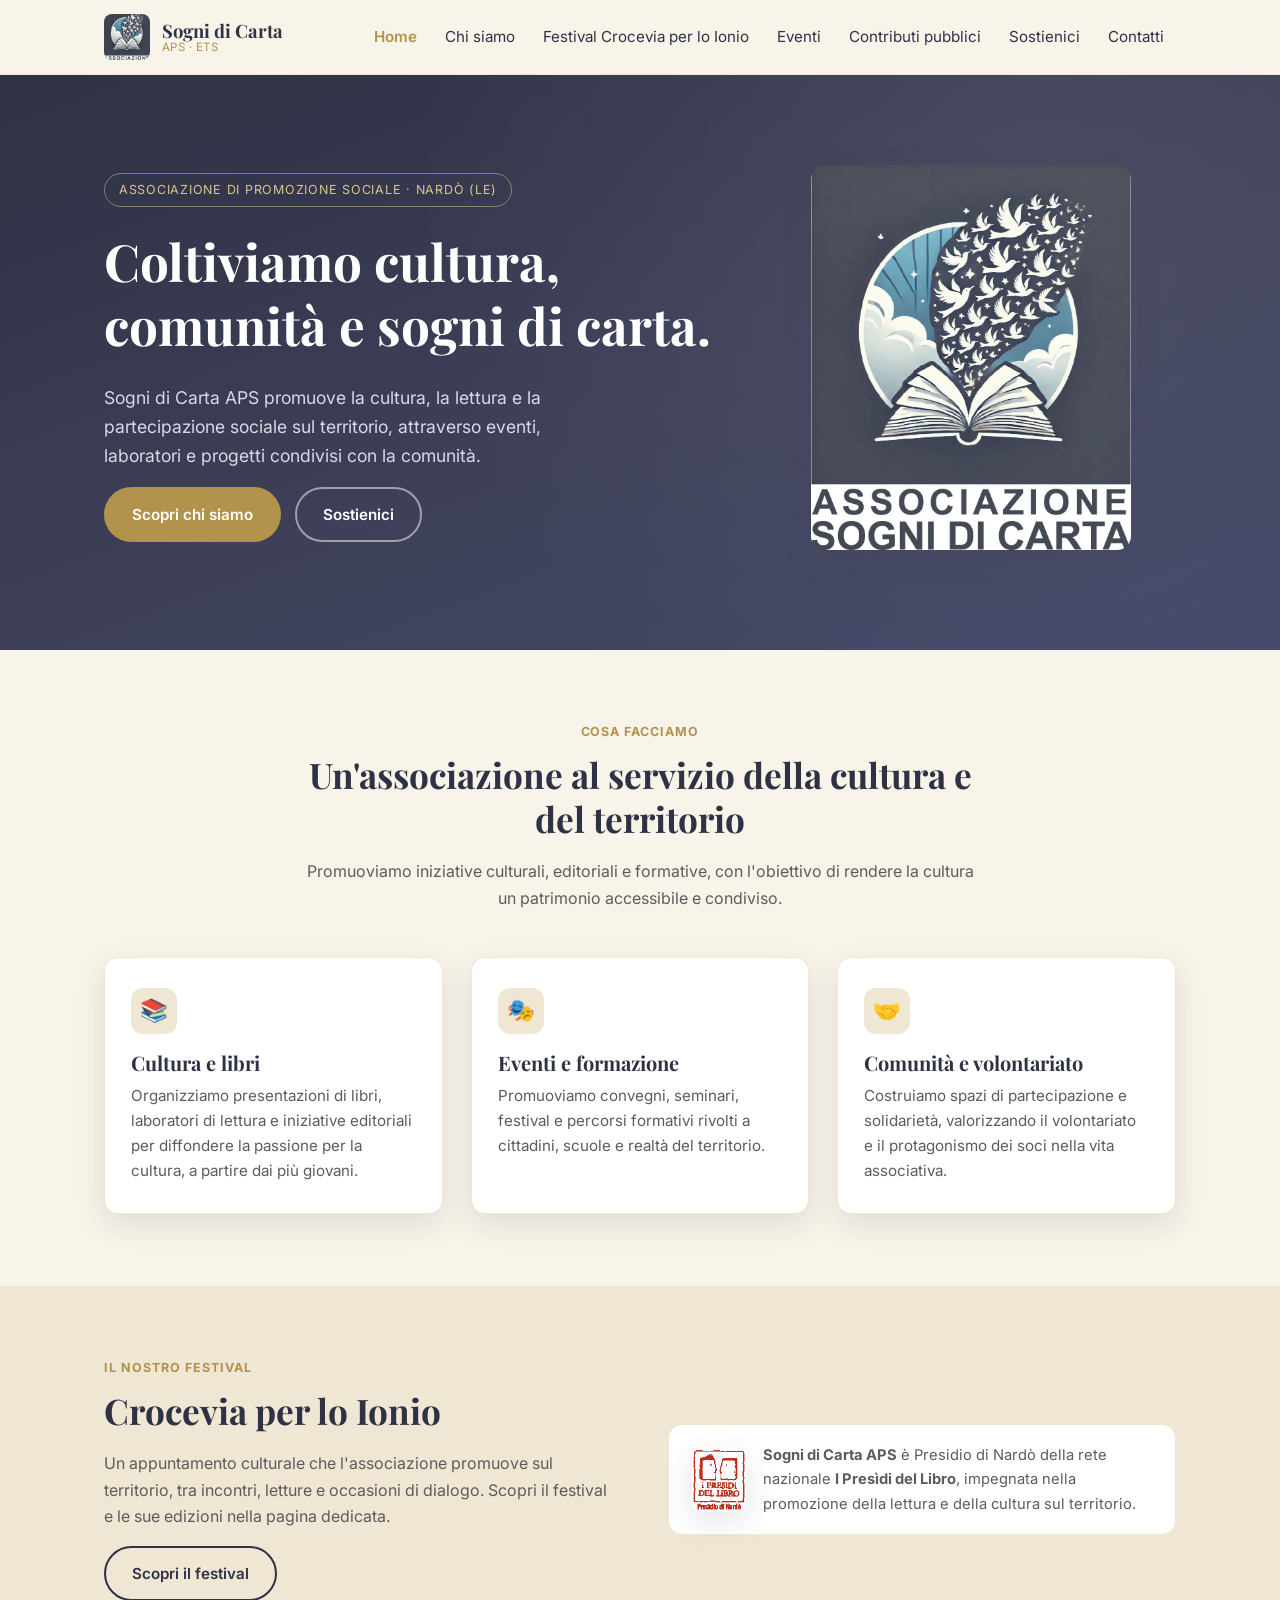
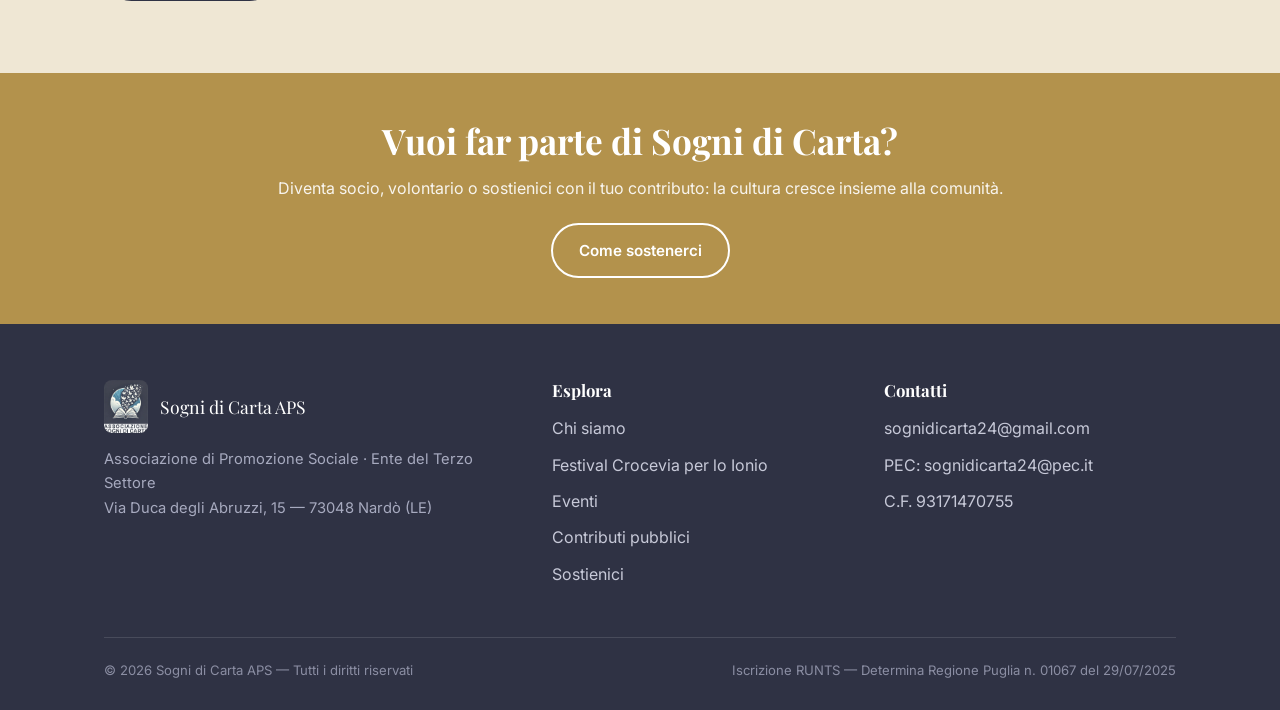
==== index.html @ 8e8c2ba9 "Sito vetrina Sogni di Carta APS Sito statico con home, chi siamo, festival Crocevia per lo Ionio, ev" ====
<!DOCTYPE html>
<html lang="it">
<head>
<meta charset="UTF-8">
<meta name="viewport" content="width=device-width, initial-scale=1.0">
<title>Sogni di Carta APS | Associazione di Promozione Sociale — Nardò</title>
<meta name="description" content="Sogni di Carta APS è un'associazione di promozione sociale con sede a Nardò (LE), impegnata nella promozione della cultura, dei libri e della comunità. Presidio del Libro di Nardò.">
<link rel="icon" href="assets/img/logo-sogni-di-carta.jpg">
<link rel="preconnect" href="https://fonts.googleapis.com">
<link href="https://fonts.googleapis.com/css2?family=Playfair+Display:wght@600;700&family=Inter:wght@400;500;600;700&display=swap" rel="stylesheet">
<link rel="stylesheet" href="assets/css/style.css">
</head>
<body>

<header class="site-header">
  <div class="header-inner">
    <a href="index.html" class="brand">
      <img src="assets/img/logo-sogni-di-carta.jpg" alt="Logo Sogni di Carta APS">
      <span class="brand-text">
        <span class="name">Sogni di Carta</span>
        <span class="tag">APS &middot; ETS</span>
      </span>
    </a>
    <button class="nav-toggle" aria-label="Apri menu"><span></span><span></span><span></span></button>
    <nav class="main-nav">
      <a href="index.html" class="active">Home</a>
      <a href="chi-siamo.html">Chi siamo</a>
      <a href="festival-crocevia-ionio.html">Festival Crocevia per lo Ionio</a>
      <a href="eventi.html">Eventi</a>
      <a href="contributi-pubblici.html">Contributi pubblici</a>
      <a href="sostienici.html">Sostienici</a>
      <a href="contatti.html">Contatti</a>
    </nav>
  </div>
</header>

<section class="hero">
  <div class="container">
    <div class="hero-inner">
      <div>
        <span class="hero-badge">Associazione di Promozione Sociale &middot; Nardò (LE)</span>
        <h1>Coltiviamo cultura, comunità e sogni di carta.</h1>
        <p class="lead">Sogni di Carta APS promuove la cultura, la lettura e la partecipazione sociale sul territorio, attraverso eventi, laboratori e progetti condivisi con la comunità.</p>
        <div class="btn-row">
          <a href="chi-siamo.html" class="btn btn-gold">Scopri chi siamo</a>
          <a href="sostienici.html" class="btn btn-outline">Sostienici</a>
        </div>
      </div>
      <div class="hero-art">
        <img src="assets/img/logo-sogni-di-carta.jpg" alt="Sogni di Carta APS — logo">
      </div>
    </div>
  </div>
</section>

<section class="section">
  <div class="container">
    <div class="section-head">
      <span class="eyebrow">Cosa facciamo</span>
      <h2>Un'associazione al servizio della cultura e del territorio</h2>
      <p>Promuoviamo iniziative culturali, editoriali e formative, con l'obiettivo di rendere la cultura un patrimonio accessibile e condiviso.</p>
    </div>
    <div class="grid">
      <div class="card">
        <div class="icon">📚</div>
        <h3>Cultura e libri</h3>
        <p>Organizziamo presentazioni di libri, laboratori di lettura e iniziative editoriali per diffondere la passione per la cultura, a partire dai più giovani.</p>
      </div>
      <div class="card">
        <div class="icon">🎭</div>
        <h3>Eventi e formazione</h3>
        <p>Promuoviamo convegni, seminari, festival e percorsi formativi rivolti a cittadini, scuole e realtà del territorio.</p>
      </div>
      <div class="card">
        <div class="icon">🤝</div>
        <h3>Comunità e volontariato</h3>
        <p>Costruiamo spazi di partecipazione e solidarietà, valorizzando il volontariato e il protagonismo dei soci nella vita associativa.</p>
      </div>
    </div>
  </div>
</section>

<section class="section section-alt">
  <div class="container">
    <div class="split">
      <div>
        <span class="eyebrow">Il nostro festival</span>
        <h2>Crocevia per lo Ionio</h2>
        <p>Un appuntamento culturale che l'associazione promuove sul territorio, tra incontri, letture e occasioni di dialogo. Scopri il festival e le sue edizioni nella pagina dedicata.</p>
        <div class="btn-row">
          <a href="festival-crocevia-ionio.html" class="btn btn-outline-dark">Scopri il festival</a>
        </div>
      </div>
      <div class="badge-partner" style="margin-top:0;">
        <img src="assets/img/logo-presidi-libro-nardo.png" alt="Logo I Presìdi del Libro — Presidio di Nardò">
        <p><strong>Sogni di Carta APS</strong> è Presidio di Nardò della rete nazionale <strong>I Presìdi del Libro</strong>, impegnata nella promozione della lettura e della cultura sul territorio.</p>
      </div>
    </div>
  </div>
</section>

<section class="cta-strip">
  <div class="container">
    <h2>Vuoi far parte di Sogni di Carta?</h2>
    <p>Diventa socio, volontario o sostienici con il tuo contributo: la cultura cresce insieme alla comunità.</p>
    <a href="sostienici.html" class="btn btn-outline" style="border-color:#fff;">Come sostenerci</a>
  </div>
</section>

<footer class="site-footer">
  <div class="container">
    <div class="footer-grid">
      <div>
        <div class="footer-brand">
          <img src="assets/img/logo-sogni-di-carta.jpg" alt="Logo Sogni di Carta APS">
          <span>Sogni di Carta APS</span>
        </div>
        <p>Associazione di Promozione Sociale &middot; Ente del Terzo Settore<br>Via Duca degli Abruzzi, 15 &mdash; 73048 Nardò (LE)</p>
      </div>
      <div>
        <h4>Esplora</h4>
        <ul class="footer-links">
          <li><a href="chi-siamo.html">Chi siamo</a></li>
          <li><a href="festival-crocevia-ionio.html">Festival Crocevia per lo Ionio</a></li>
          <li><a href="eventi.html">Eventi</a></li>
          <li><a href="contributi-pubblici.html">Contributi pubblici</a></li>
          <li><a href="sostienici.html">Sostienici</a></li>
        </ul>
      </div>
      <div>
        <h4>Contatti</h4>
        <ul class="footer-links">
          <li><a href="mailto:sognidicarta24@gmail.com">sognidicarta24@gmail.com</a></li>
          <li>PEC: sognidicarta24@pec.it</li>
          <li>C.F. 93171470755</li>
        </ul>
      </div>
    </div>
    <div class="footer-bottom">
      <span>&copy; <span id="year"></span> Sogni di Carta APS &mdash; Tutti i diritti riservati</span>
      <span>Iscrizione RUNTS &mdash; Determina Regione Puglia n. 01067 del 29/07/2025</span>
    </div>
  </div>
</footer>

<script src="assets/js/main.js"></script>
<script>document.getElementById('year').textContent = new Date().getFullYear();</script>
</body>
</html>
---- assets/css/style.css ----
/* Sogni di Carta APS — sito vetrina */

:root{
  --navy: #2f3244;
  --navy-2: #3d4058;
  --navy-3: #454869;
  --paper: #f8f4ea;
  --paper-2: #efe7d4;
  --sky: #7695b8;
  --gold: #b3924c;
  --gold-light: #d9c48f;
  --ink: #2a2a2a;
  --ink-soft: #5c5c5c;
  --radius: 14px;
  --shadow: 0 10px 30px rgba(47,50,68,0.12);
  --maxw: 1120px;
}

*{ box-sizing: border-box; }

html{ scroll-behavior: smooth; }

body{
  margin: 0;
  font-family: 'Inter', -apple-system, Segoe UI, Roboto, Arial, sans-serif;
  color: var(--ink);
  background: var(--paper);
  line-height: 1.65;
}

h1, h2, h3, h4{
  font-family: 'Playfair Display', Georgia, 'Times New Roman', serif;
  color: var(--navy);
  line-height: 1.25;
  margin: 0 0 .5em;
}

h1{ font-size: clamp(2.1rem, 4vw, 3.2rem); }
h2{ font-size: clamp(1.6rem, 3vw, 2.2rem); }
h3{ font-size: 1.25rem; }

p{ margin: 0 0 1em; color: var(--ink-soft); }

a{ color: var(--gold); text-decoration: none; }
a:hover{ text-decoration: underline; }

img{ max-width: 100%; display: block; }

.container{
  max-width: var(--maxw);
  margin: 0 auto;
  padding: 0 24px;
}

/* Header */
.site-header{
  position: sticky;
  top: 0;
  z-index: 100;
  background: var(--paper);
  border-bottom: 1px solid var(--paper-2);
}

.header-inner{
  display: flex;
  align-items: center;
  justify-content: space-between;
  padding: 14px 24px;
  max-width: var(--maxw);
  margin: 0 auto;
  gap: 20px;
}

.brand{
  display: flex;
  align-items: center;
  gap: 12px;
  color: var(--navy);
}
.brand:hover{ text-decoration: none; }

.brand img{
  width: 46px;
  height: 46px;
  object-fit: cover;
  border-radius: 8px;
}

.brand-text{ display: flex; flex-direction: column; line-height: 1.15; }
.brand-text .name{
  font-family: 'Playfair Display', Georgia, serif;
  font-weight: 700;
  font-size: 1.15rem;
  color: var(--navy);
}
.brand-text .tag{
  font-size: .72rem;
  letter-spacing: .04em;
  text-transform: uppercase;
  color: var(--gold);
}

nav.main-nav{
  display: flex;
  align-items: center;
  gap: 4px;
}

nav.main-nav a{
  color: var(--navy);
  font-size: .95rem;
  padding: 8px 12px;
  border-radius: 8px;
  white-space: nowrap;
}
nav.main-nav a:hover{ background: var(--paper-2); text-decoration: none; }
nav.main-nav a.active{ color: var(--gold); font-weight: 600; }

.nav-toggle{
  display: none;
  background: none;
  border: none;
  cursor: pointer;
  padding: 8px;
}
.nav-toggle span{
  display: block;
  width: 24px;
  height: 2px;
  background: var(--navy);
  margin: 5px 0;
  transition: .2s;
}

@media (max-width: 860px){
  nav.main-nav{
    position: absolute;
    top: 100%;
    left: 0;
    right: 0;
    background: var(--paper);
    flex-direction: column;
    align-items: stretch;
    border-bottom: 1px solid var(--paper-2);
    box-shadow: var(--shadow);
    padding: 8px 16px 16px;
    display: none;
  }
  nav.main-nav.open{ display: flex; }
  nav.main-nav a{ padding: 12px; }
  .nav-toggle{ display: block; }
}

/* Hero */
.hero{
  background: linear-gradient(160deg, var(--navy) 0%, var(--navy-2) 55%, var(--navy-3) 100%);
  color: #fff;
  padding: 90px 0 100px;
  position: relative;
  overflow: hidden;
}
.hero::after{
  content: "";
  position: absolute;
  inset: 0;
  background: radial-gradient(circle at 80% 20%, rgba(255,255,255,.08), transparent 55%);
}
.hero .container{ position: relative; }
.hero-inner{
  display: grid;
  grid-template-columns: 1.2fr .8fr;
  gap: 48px;
  align-items: center;
}
.hero h1{ color: #fff; }
.hero p.lead{
  color: #d8dae6;
  font-size: 1.1rem;
  max-width: 46ch;
}
.hero-badge{
  display: inline-block;
  font-size: .78rem;
  letter-spacing: .06em;
  text-transform: uppercase;
  color: var(--gold-light);
  border: 1px solid rgba(217,196,143,.5);
  padding: 6px 14px;
  border-radius: 999px;
  margin-bottom: 22px;
}
.hero-art{
  display: flex;
  justify-content: center;
}
.hero-art img{
  width: 100%;
  max-width: 320px;
  border-radius: var(--radius);
  box-shadow: var(--shadow);
}

@media (max-width: 780px){
  .hero-inner{ grid-template-columns: 1fr; text-align: center; }
  .hero p.lead{ margin-left: auto; margin-right: auto; }
  .hero-art{ order: -1; }
  .hero-art img{ max-width: 220px; }
}

/* Buttons */
.btn{
  display: inline-flex;
  align-items: center;
  gap: 8px;
  padding: 13px 26px;
  border-radius: 999px;
  font-weight: 600;
  font-size: .95rem;
  cursor: pointer;
  border: 2px solid transparent;
}
.btn:hover{ text-decoration: none; }
.btn-gold{
  background: var(--gold);
  color: #fff;
}
.btn-gold:hover{ background: #a17f3d; }
.btn-outline{
  border-color: rgba(255,255,255,.5);
  color: #fff;
}
.btn-outline:hover{ background: rgba(255,255,255,.1); }
.btn-outline-dark{
  border-color: var(--navy);
  color: var(--navy);
}
.btn-outline-dark:hover{ background: var(--navy); color: #fff; }
.btn-row{ display: flex; gap: 14px; flex-wrap: wrap; margin-top: 8px; }

/* Sections */
.section{ padding: 72px 0; }
.section-alt{ background: var(--paper-2); }
.section-navy{ background: var(--navy); color: #fff; }
.section-navy h2, .section-navy h3{ color: #fff; }
.section-navy p{ color: #c7c9d8; }

.eyebrow{
  display: block;
  font-size: .78rem;
  letter-spacing: .08em;
  text-transform: uppercase;
  color: var(--gold);
  font-weight: 700;
  margin-bottom: 10px;
}

.section-head{
  max-width: 680px;
  margin: 0 auto 46px;
  text-align: center;
}

/* Cards grid */
.grid{
  display: grid;
  gap: 28px;
  grid-template-columns: repeat(3, 1fr);
}
@media (max-width: 900px){ .grid{ grid-template-columns: 1fr 1fr; } }
@media (max-width: 620px){ .grid{ grid-template-columns: 1fr; } }

.card{
  background: #fff;
  border-radius: var(--radius);
  padding: 30px 26px;
  box-shadow: var(--shadow);
  border: 1px solid var(--paper-2);
}
.card .icon{
  width: 46px;
  height: 46px;
  border-radius: 12px;
  background: var(--paper-2);
  display: flex;
  align-items: center;
  justify-content: center;
  margin-bottom: 16px;
  font-size: 1.4rem;
}
.card h3{ margin-bottom: 8px; }
.card p{ margin-bottom: 0; font-size: .95rem; }

/* Feature / two-column */
.split{
  display: grid;
  grid-template-columns: 1fr 1fr;
  gap: 56px;
  align-items: center;
}
@media (max-width: 820px){ .split{ grid-template-columns: 1fr; } }

.split img{
  border-radius: var(--radius);
  box-shadow: var(--shadow);
}

.badge-partner{
  display: flex;
  align-items: center;
  gap: 16px;
  background: #fff;
  border: 1px solid var(--paper-2);
  border-radius: var(--radius);
  padding: 18px 22px;
  margin-top: 20px;
}
.badge-partner img{ width: 56px; height: auto; flex-shrink: 0; }
.badge-partner p{ margin: 0; font-size: .92rem; }

/* Lists */
ul.check-list{ list-style: none; padding: 0; margin: 0; }
ul.check-list li{
  padding: 10px 0 10px 30px;
  position: relative;
  color: var(--ink-soft);
  border-bottom: 1px solid var(--paper-2);
}
ul.check-list li:last-child{ border-bottom: none; }
ul.check-list li::before{
  content: "✓";
  position: absolute;
  left: 0;
  color: var(--gold);
  font-weight: 700;
}

/* Info box */
.info-box{
  background: #fff;
  border: 1px solid var(--paper-2);
  border-radius: var(--radius);
  padding: 26px 28px;
  box-shadow: var(--shadow);
}
.info-box dl{ margin: 0; display: grid; grid-template-columns: auto 1fr; gap: 8px 18px; }
.info-box dt{ color: var(--ink-soft); font-size: .88rem; }
.info-box dd{ margin: 0; font-weight: 600; color: var(--navy); }

/* Placeholder notice (content pending) */
.notice{
  background: #fbf3e1;
  border: 1px dashed var(--gold);
  border-radius: var(--radius);
  padding: 20px 24px;
  color: #7a5f22;
  font-size: .92rem;
}

/* Event cards */
.event-card{
  background: #fff;
  border: 1px solid var(--paper-2);
  border-radius: var(--radius);
  padding: 24px;
  display: flex;
  gap: 20px;
  align-items: flex-start;
  box-shadow: var(--shadow);
  margin-bottom: 20px;
}
.event-date{
  flex-shrink: 0;
  width: 74px;
  text-align: center;
  background: var(--navy);
  color: #fff;
  border-radius: 10px;
  padding: 10px 6px;
  font-family: 'Playfair Display', Georgia, serif;
}
.event-date .day{ font-size: 1.5rem; font-weight: 700; line-height: 1; }
.event-date .month{ font-size: .72rem; text-transform: uppercase; letter-spacing: .06em; color: var(--gold-light); }
.event-body h3{ margin-bottom: 6px; }
.event-body p{ margin-bottom: 6px; }
.event-meta{ font-size: .85rem; color: var(--gold); font-weight: 600; }

/* Table */
table.contrib-table{
  width: 100%;
  border-collapse: collapse;
  background: #fff;
  border-radius: var(--radius);
  overflow: hidden;
  box-shadow: var(--shadow);
}
table.contrib-table th, table.contrib-table td{
  padding: 14px 18px;
  text-align: left;
  border-bottom: 1px solid var(--paper-2);
  font-size: .95rem;
}
table.contrib-table th{
  background: var(--navy);
  color: #fff;
  font-weight: 600;
  font-size: .85rem;
  text-transform: uppercase;
  letter-spacing: .03em;
}
table.contrib-table tr:last-child td{ border-bottom: none; }
table.contrib-table td.muted{ color: var(--ink-soft); font-style: italic; }

/* Contact */
.contact-grid{
  display: grid;
  grid-template-columns: 1fr 1fr;
  gap: 40px;
}
@media (max-width: 820px){ .contact-grid{ grid-template-columns: 1fr; } }

.contact-item{
  display: flex;
  gap: 14px;
  margin-bottom: 20px;
}
.contact-item .icon{
  width: 42px;
  height: 42px;
  border-radius: 10px;
  background: var(--paper-2);
  display: flex;
  align-items: center;
  justify-content: center;
  flex-shrink: 0;
  font-size: 1.2rem;
}
.contact-item h4{ margin: 0 0 4px; font-family: inherit; color: var(--navy); font-size: 1rem; }
.contact-item p{ margin: 0; }

.map-frame{
  border: 0;
  border-radius: var(--radius);
  width: 100%;
  height: 320px;
  box-shadow: var(--shadow);
}

/* Footer */
footer.site-footer{
  background: var(--navy);
  color: #c7c9d8;
  padding: 56px 0 28px;
}
.footer-grid{
  display: grid;
  grid-template-columns: 1.4fr 1fr 1fr;
  gap: 40px;
  margin-bottom: 40px;
}
@media (max-width: 780px){ .footer-grid{ grid-template-columns: 1fr; } }

footer.site-footer h4{
  color: #fff;
  font-family: 'Playfair Display', Georgia, serif;
  font-size: 1.05rem;
  margin-bottom: 14px;
}
footer.site-footer a{ color: #c7c9d8; }
footer.site-footer a:hover{ color: var(--gold-light); }
footer.site-footer p{ color: #a7aabf; font-size: .92rem; }

.footer-brand{ display: flex; align-items: center; gap: 12px; margin-bottom: 14px; }
.footer-brand img{ width: 44px; border-radius: 8px; }
.footer-brand span{ font-family: 'Playfair Display', Georgia, serif; color: #fff; font-size: 1.1rem; }

.footer-links{ list-style: none; padding: 0; margin: 0; }
.footer-links li{ margin-bottom: 10px; }

.footer-bottom{
  border-top: 1px solid rgba(255,255,255,.12);
  padding-top: 22px;
  display: flex;
  justify-content: space-between;
  flex-wrap: wrap;
  gap: 10px;
  font-size: .82rem;
  color: #8b8ea3;
}

.cta-strip{
  background: var(--gold);
  color: #fff;
  padding: 46px 0;
  text-align: center;
}
.cta-strip h2{ color: #fff; margin-bottom: 12px; }
.cta-strip p{ color: rgba(255,255,255,.9); margin-bottom: 22px; }
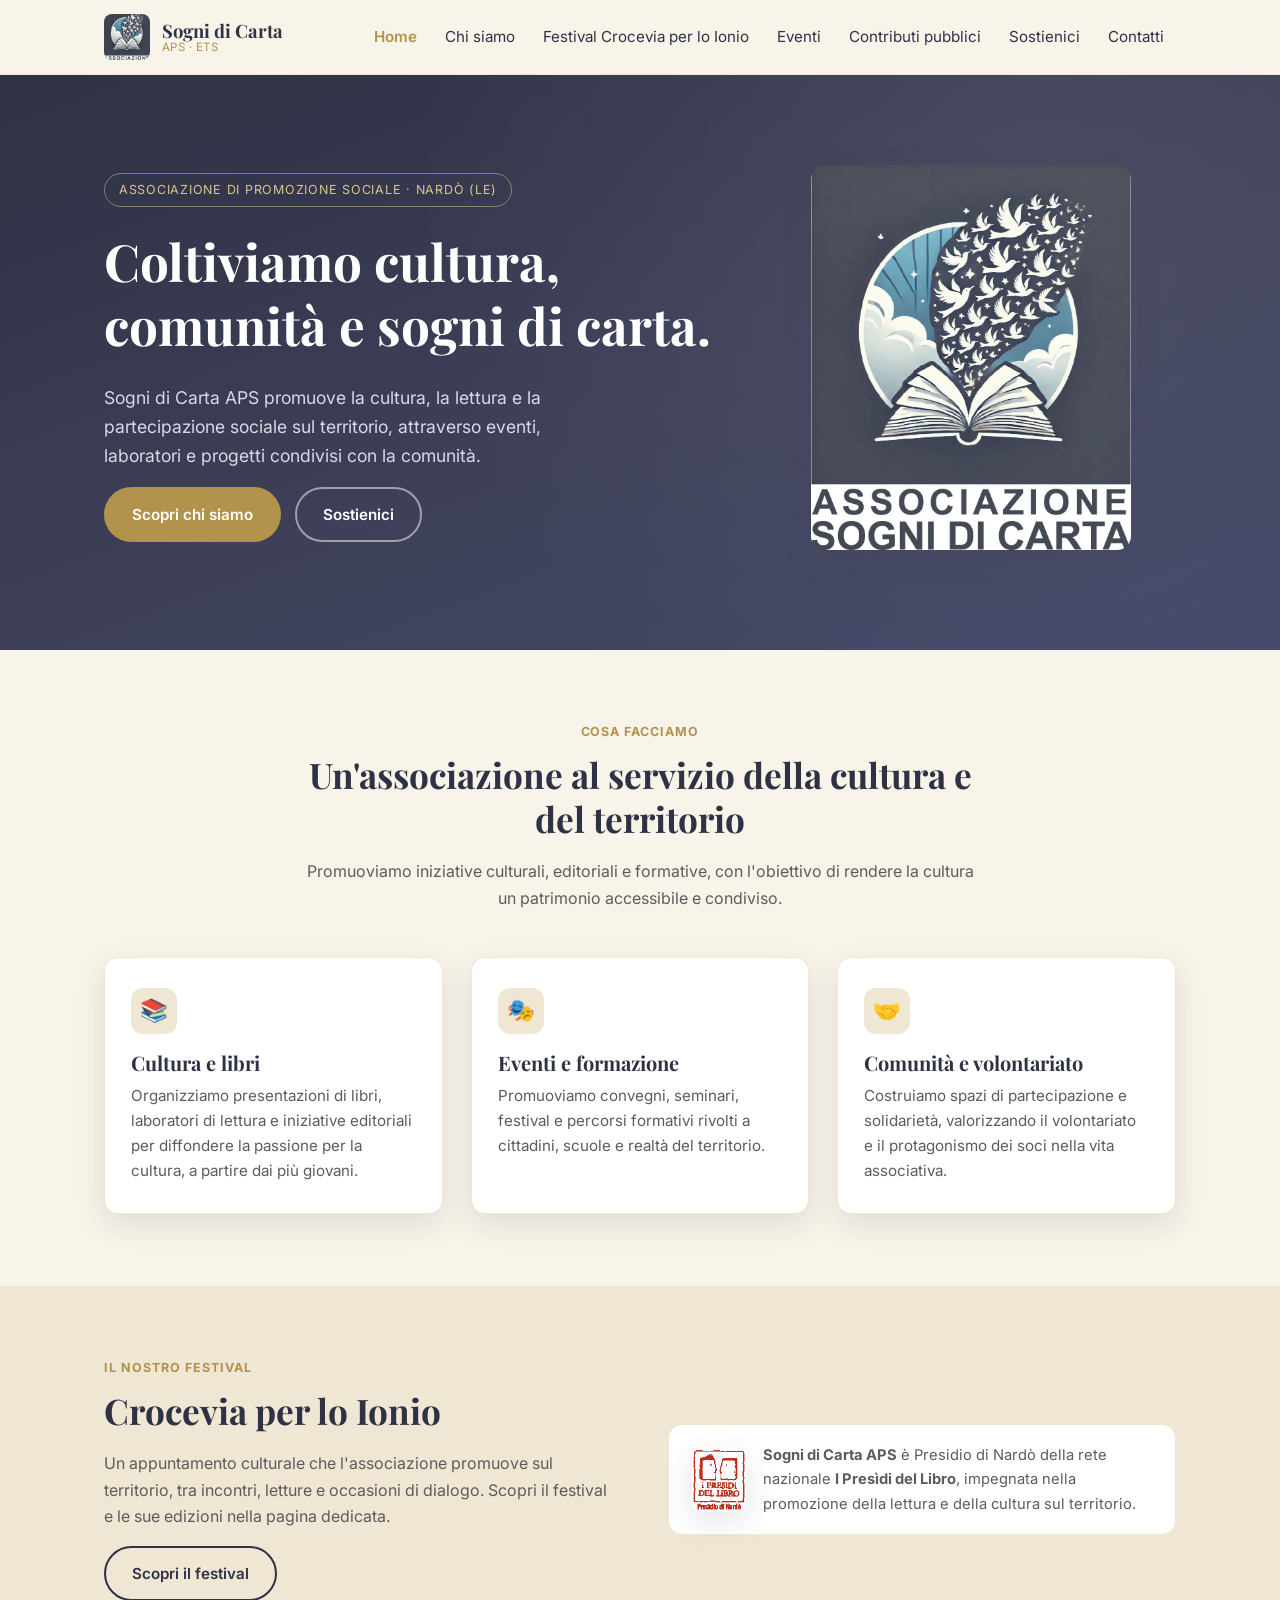
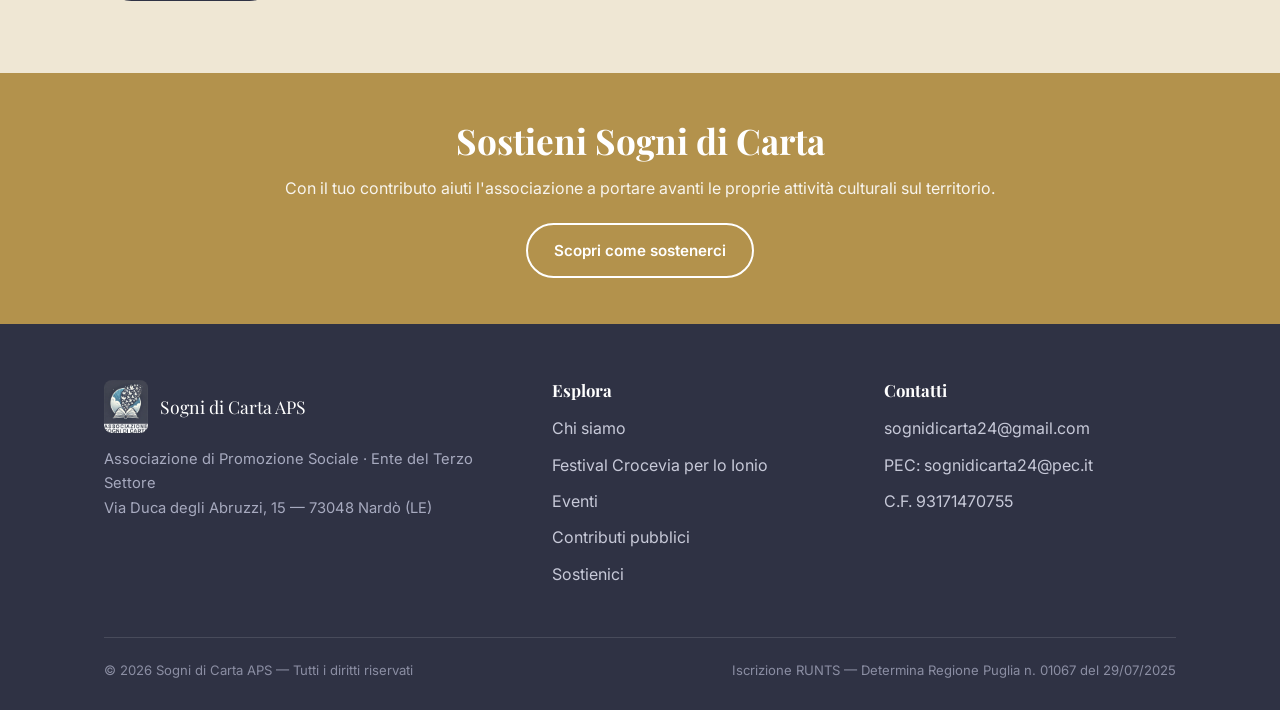
==== commit b5170244: "Aggiorna contenuti: rimuove voci da Chi siamo, focalizza CTA home sul sostegno - Rimosse dalla lista" ====
--- a/index.html
+++ b/index.html
@@ -101,9 +101,9 @@
 
 <section class="cta-strip">
   <div class="container">
-    <h2>Vuoi far parte di Sogni di Carta?</h2>
-    <p>Diventa socio, volontario o sostienici con il tuo contributo: la cultura cresce insieme alla comunità.</p>
-    <a href="sostienici.html" class="btn btn-outline" style="border-color:#fff;">Come sostenerci</a>
+    <h2>Sostieni Sogni di Carta</h2>
+    <p>Con il tuo contributo aiuti l'associazione a portare avanti le proprie attività culturali sul territorio.</p>
+    <a href="sostienici.html" class="btn btn-outline" style="border-color:#fff;">Scopri come sostenerci</a>
   </div>
 </section>
 
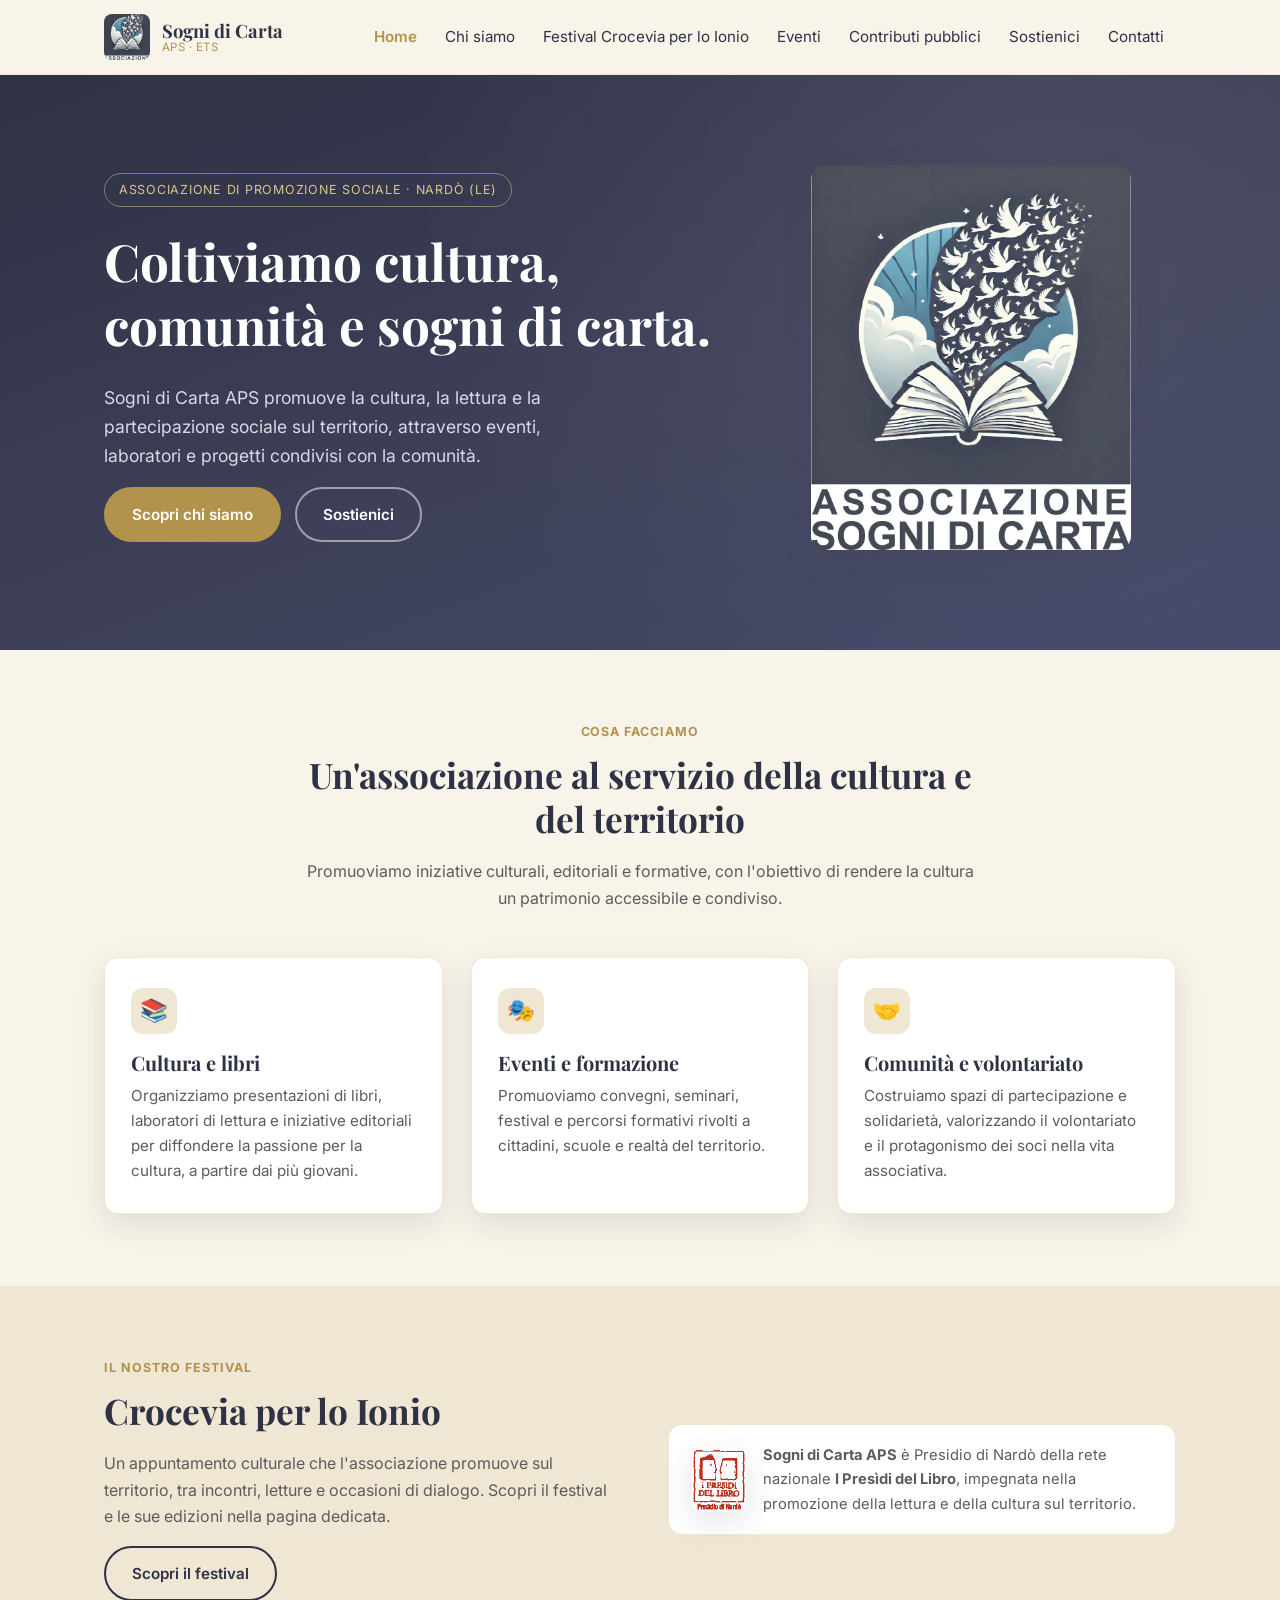
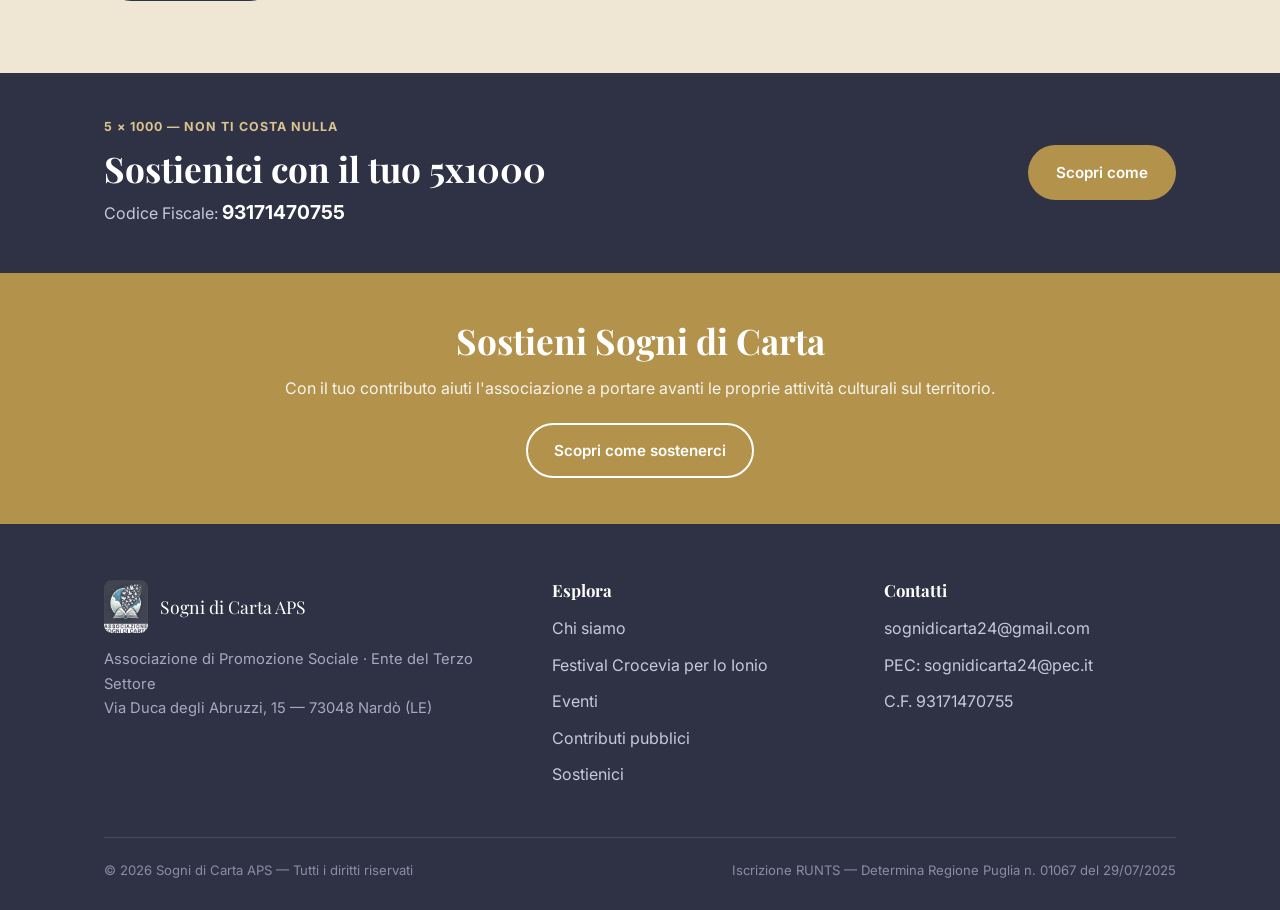
==== commit e23aae4b: "Sostienici: rimuove tesseramento/volontariato, evidenzia 5x1000 - Pagina Sostienici ora focalizzata " ====
--- a/index.html
+++ b/index.html
@@ -99,6 +99,17 @@
   </div>
 </section>
 
+<section class="section section-navy" style="padding:44px 0;">
+  <div class="container" style="display:flex;align-items:center;justify-content:space-between;gap:24px;flex-wrap:wrap;">
+    <div>
+      <span class="eyebrow" style="color:var(--gold-light);">5 &times; 1000 &mdash; non ti costa nulla</span>
+      <h2 style="margin-bottom:6px;">Sostienici con il tuo 5x1000</h2>
+      <p style="margin:0;">Codice Fiscale: <strong style="color:#fff;font-size:1.2rem;">93171470755</strong></p>
+    </div>
+    <a href="sostienici.html" class="btn btn-gold">Scopri come</a>
+  </div>
+</section>
+
 <section class="cta-strip">
   <div class="container">
     <h2>Sostieni Sogni di Carta</h2>
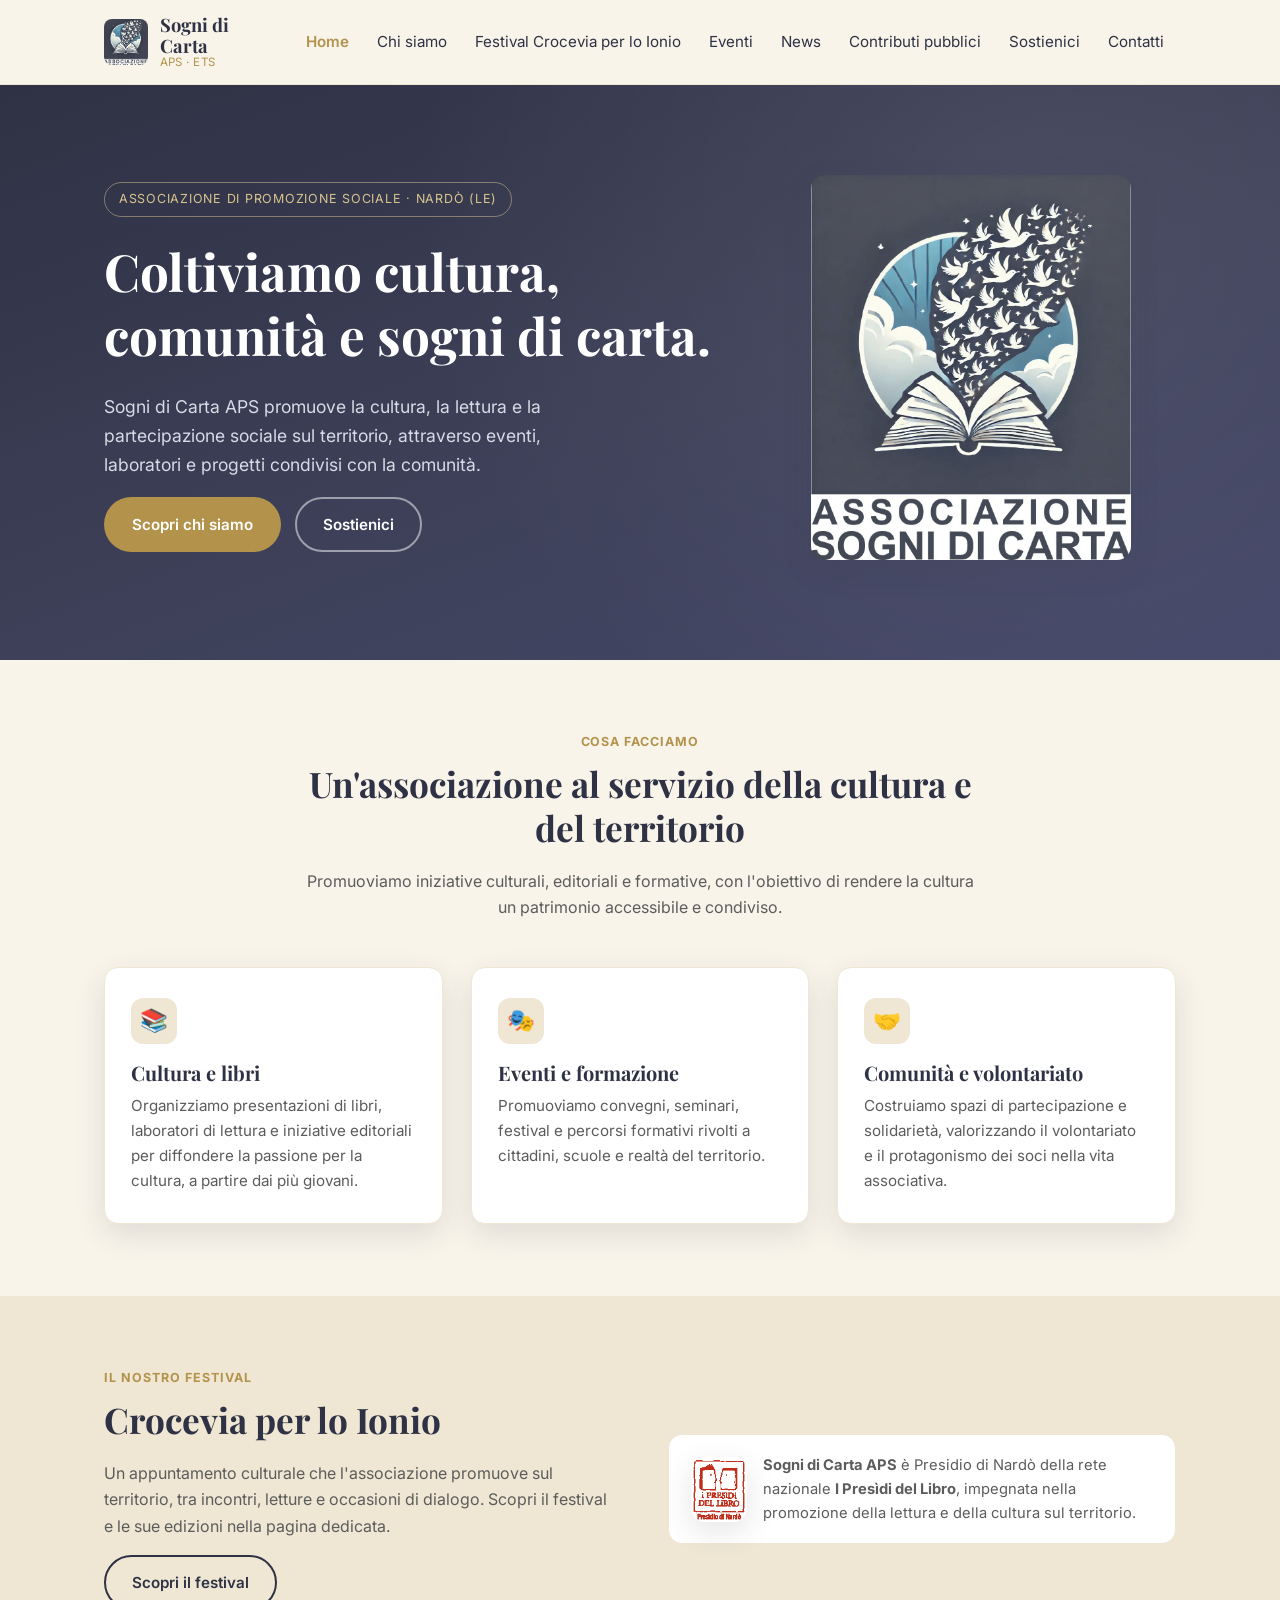
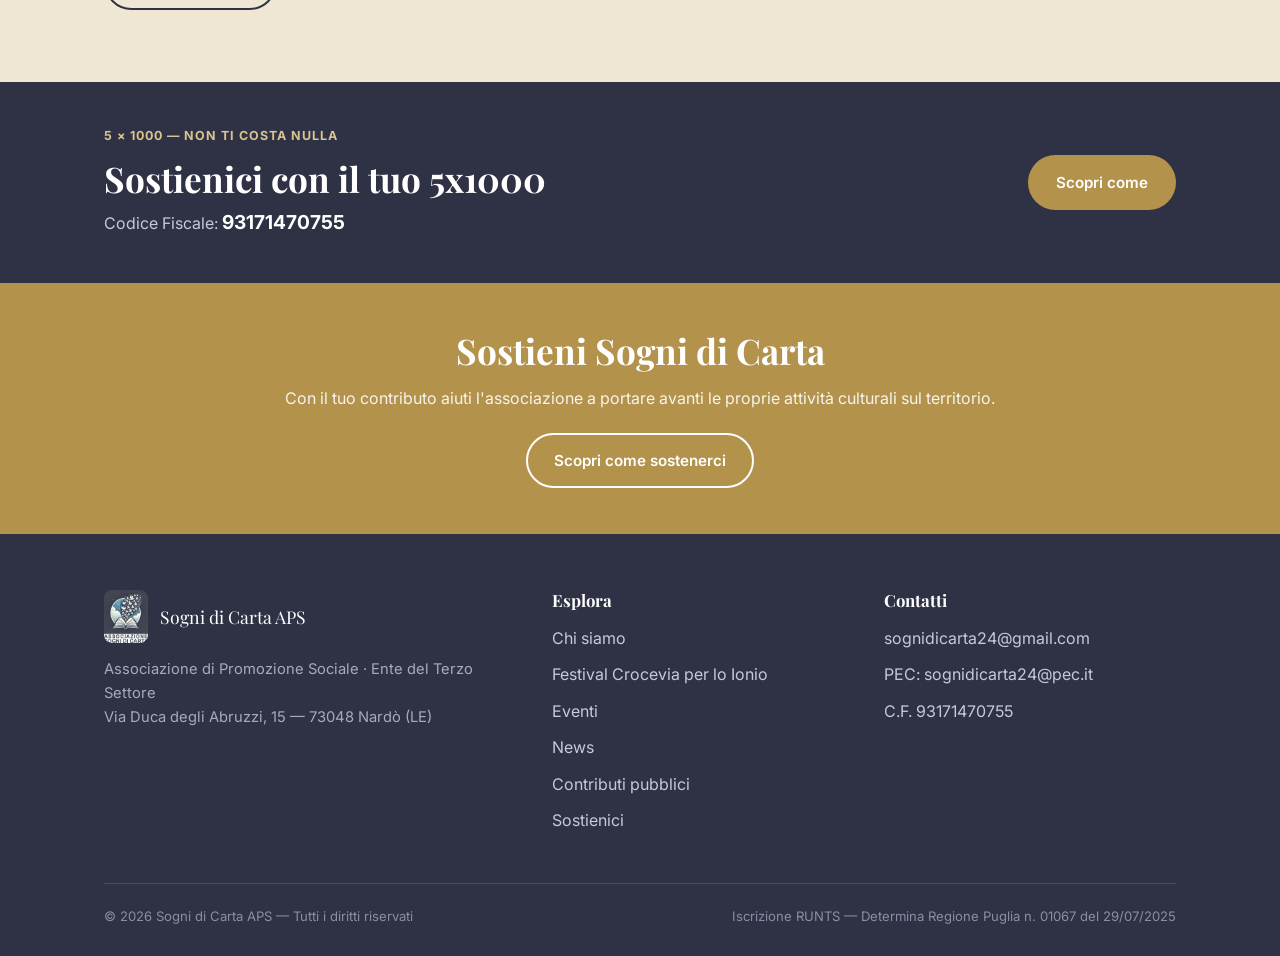
==== commit cc23dc1e: "Aggiunge sezione News, abbandona automazione Facebook via Make - Nuova pagina news.html con template" ====
--- a/index.html
+++ b/index.html
@@ -27,6 +27,7 @@
       <a href="chi-siamo.html">Chi siamo</a>
       <a href="festival-crocevia-ionio.html">Festival Crocevia per lo Ionio</a>
       <a href="eventi.html">Eventi</a>
+      <a href="news.html">News</a>
       <a href="contributi-pubblici.html">Contributi pubblici</a>
       <a href="sostienici.html">Sostienici</a>
       <a href="contatti.html">Contatti</a>
@@ -134,6 +135,7 @@
           <li><a href="chi-siamo.html">Chi siamo</a></li>
           <li><a href="festival-crocevia-ionio.html">Festival Crocevia per lo Ionio</a></li>
           <li><a href="eventi.html">Eventi</a></li>
+          <li><a href="news.html">News</a></li>
           <li><a href="contributi-pubblici.html">Contributi pubblici</a></li>
           <li><a href="sostienici.html">Sostienici</a></li>
         </ul>
--- a/assets/css/style.css
+++ b/assets/css/style.css
@@ -384,6 +384,25 @@
 .event-body p{ margin-bottom: 6px; }
 .event-meta{ font-size: .85rem; color: var(--gold); font-weight: 600; }
 
+/* News cards */
+.news-card{
+  background: #fff;
+  border: 1px solid var(--paper-2);
+  border-radius: var(--radius);
+  overflow: hidden;
+  box-shadow: var(--shadow);
+  margin-bottom: 28px;
+}
+.news-card img{
+  width: 100%;
+  max-height: 340px;
+  object-fit: cover;
+}
+.news-card-body{ padding: 24px; }
+.news-date{ font-size: .82rem; color: var(--gold); font-weight: 600; text-transform: uppercase; letter-spacing: .03em; margin-bottom: 8px; }
+.news-card-body h3{ margin-bottom: 10px; }
+.news-card-body p{ margin-bottom: 0; white-space: pre-line; }
+
 /* Table */
 table.contrib-table{
   width: 100%;
